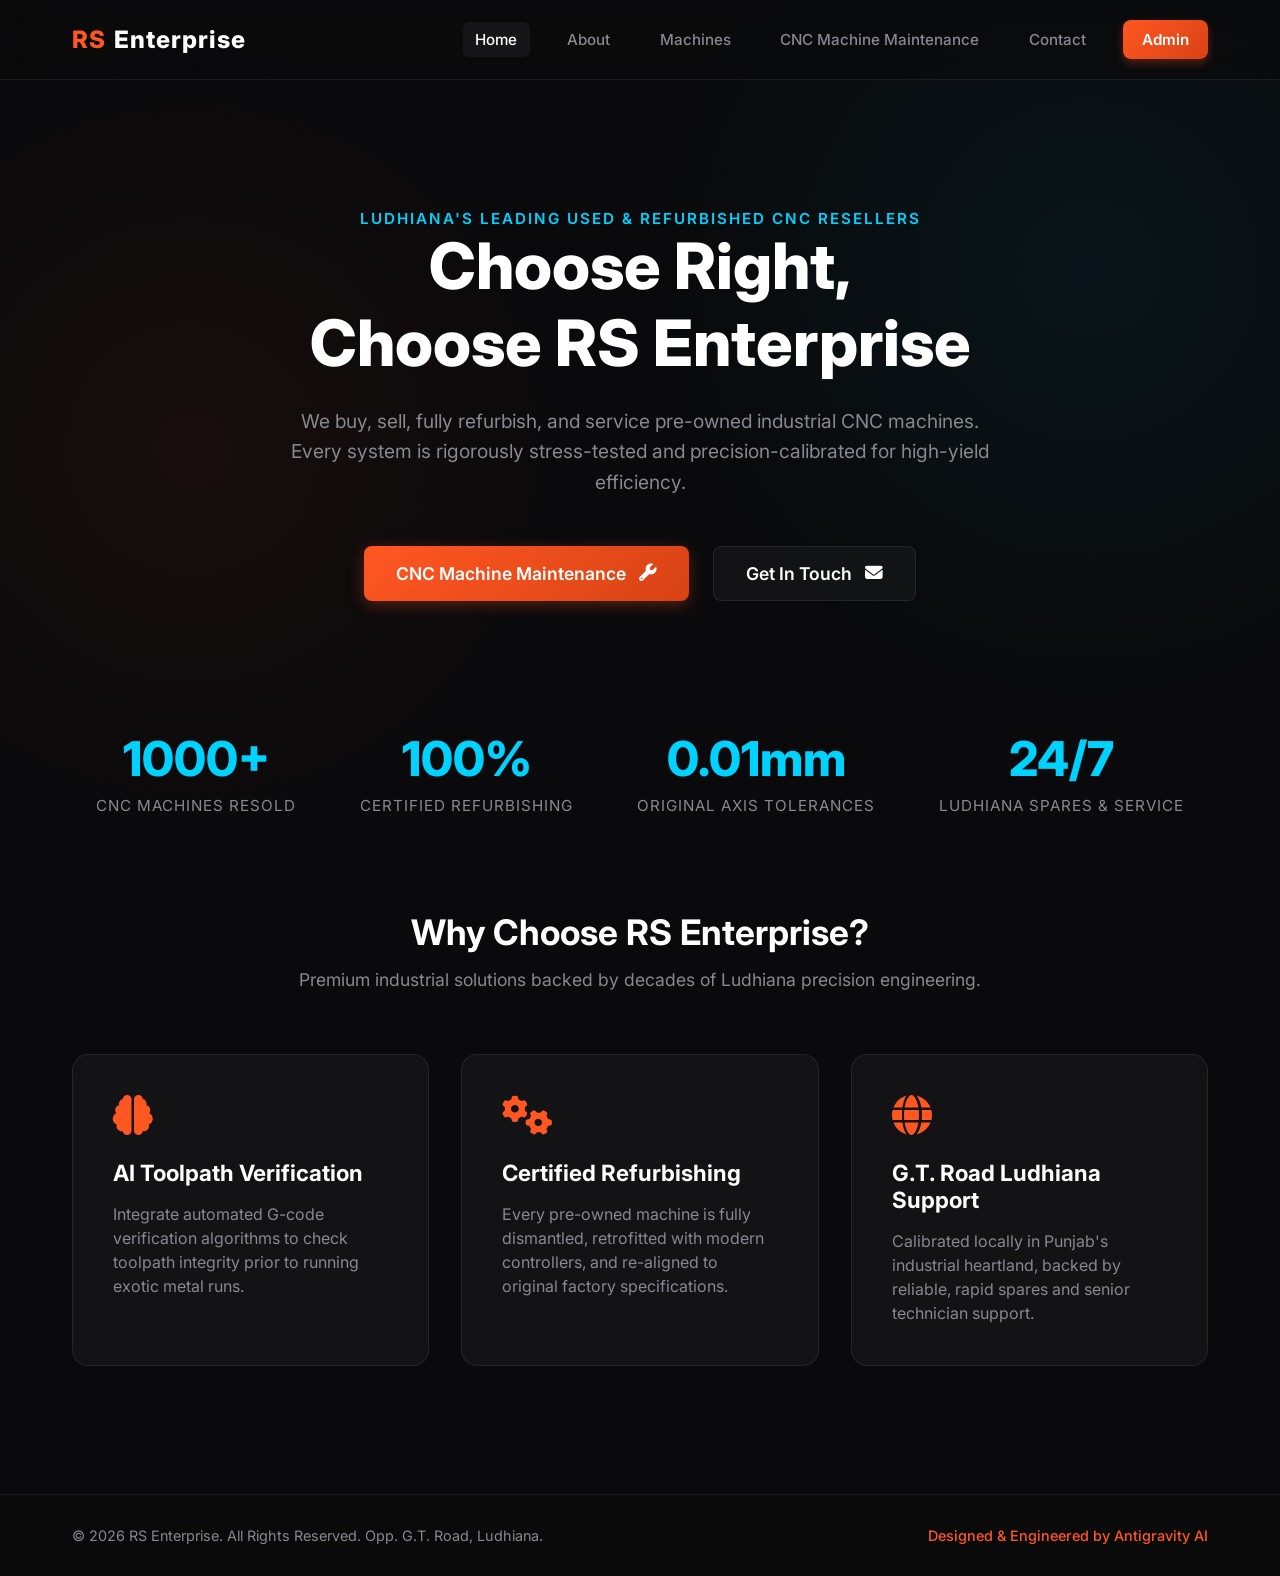
==== client/index.html @ 219b0faa "feat(catalog): implement dynamic Query for Price toggle system in Admin page and public views" ====
<!DOCTYPE html>
<html lang="en">
<head>
    <meta charset="UTF-8">
    <meta name="viewport" content="width=device-width, initial-scale=1.0">
    <title>RS Enterprise - Certified Pre-Owned & Refurbished CNC Machines</title>
    <link rel="stylesheet" href="styles.css">
    <link href="https://fonts.googleapis.com/css2?family=Inter:wght@300;400;600;800&display=swap" rel="stylesheet">
    <link rel="stylesheet" href="https://cdnjs.cloudflare.com/ajax/libs/font-awesome/6.4.0/css/all.min.css">
</head>
<body>
    <div class="mesh-background"></div>

    <!-- Navigation Header -->
    <header class="glass-navbar">
        <div class="nav-container">
            <a href="index.html" class="logo">
                <span class="logo-bold">RS</span> Enterprise
            </a>
            <nav class="nav-menu" id="nav-menu">
                <a href="index.html" class="nav-link active">Home</a>
                <a href="about.html" class="nav-link">About</a>
                <a href="machines.html" class="nav-link">Machines</a>
                <a href="maintenance.html" class="nav-link">CNC Machine Maintenance</a>
                <a href="contact.html" class="nav-link">Contact</a>
                <a href="login.html" class="nav-link btn-nav">Admin</a>
            </nav>
            <button class="nav-toggle" id="nav-toggle">
                <i class="fa-solid fa-bars"></i>
            </button>
        </div>
    </header>

    <!-- Main Container -->
    <main class="page-container">
        <!-- Hero Section -->
        <section class="hero-section">
            <span class="hero-tagline">Ludhiana's Leading Used & Refurbished CNC Resellers</span>
            <h1 class="hero-title">Choose Right,<br>Choose RS Enterprise</h1>
            <p class="hero-subtitle">We buy, sell, fully refurbish, and service pre-owned industrial CNC machines. Every system is rigorously stress-tested and precision-calibrated for high-yield efficiency.</p>
            <div class="hero-btns">
                <a href="maintenance.html" class="btn-primary">CNC Machine Maintenance <i class="fa-solid fa-wrench"></i></a>
                <a href="contact.html" class="btn-secondary">Get In Touch <i class="fa-solid fa-envelope"></i></a>
            </div>
        </section>

        <!-- Stats Counter -->
        <section class="stats-section">
            <div class="stat-item">
                <div class="stat-num">1000+</div>
                <div class="stat-label">CNC Machines Resold</div>
            </div>
            <div class="stat-item">
                <div class="stat-num">100%</div>
                <div class="stat-label">Certified Refurbishing</div>
            </div>
            <div class="stat-item">
                <div class="stat-num">0.01mm</div>
                <div class="stat-label">Original Axis Tolerances</div>
            </div>
            <div class="stat-item">
                <div class="stat-num">24/7</div>
                <div class="stat-label">Ludhiana Spares & Service</div>
            </div>
        </section>

        <!-- Dynamic Machines from Admin CMS (permanent until admin deletes) -->
        <section id="machines-section" style="margin-top: 6rem; display: none;">
            <div class="section-header">
                <h2 class="section-title">Our CNC Machines</h2>
                <p class="section-subtitle">Browse our latest inventory — added and managed by our engineering team.</p>
            </div>
            <div class="features-grid" id="public-machines-grid"></div>
        </section>

        <!-- Why Choose Us Grid -->
        <section style="margin-top: 6rem;">
            <div class="section-header">
                <h2 class="section-title">Why Choose RS Enterprise?</h2>
                <p class="section-subtitle">Premium industrial solutions backed by decades of Ludhiana precision engineering.</p>
            </div>
            <div class="features-grid">
                <div class="feature-card">
                    <i class="fa-solid fa-brain"></i>
                    <h3>AI Toolpath Verification</h3>
                    <p>Integrate automated G-code verification algorithms to check toolpath integrity prior to running exotic metal runs.</p>
                </div>
                <div class="feature-card">
                    <i class="fa-solid fa-gears"></i>
                    <h3>Certified Refurbishing</h3>
                    <p>Every pre-owned machine is fully dismantled, retrofitted with modern controllers, and re-aligned to original factory specifications.</p>
                </div>
                <div class="feature-card">
                    <i class="fa-solid fa-globe"></i>
                    <h3>G.T. Road Ludhiana Support</h3>
                    <p>Calibrated locally in Punjab's industrial heartland, backed by reliable, rapid spares and senior technician support.</p>
                </div>
            </div>
        </section>
    </main>

    <!-- Global Footer -->
    <footer class="glass-footer">
        <div class="footer-container">
            <p>&copy; 2026 RS Enterprise. All Rights Reserved. Opp. G.T. Road, Ludhiana.</p>
            <p class="designer">Designed & Engineered by Antigravity AI</p>
        </div>
    </footer>

    <script src="navbar.js"></script>
    <script>
        // Fetch machines from API and display on public homepage
        const API = window.location.hostname === 'localhost' || window.location.hostname === '127.0.0.1' ? 'http://localhost:8000' : 'https://rs-enterprise-api.onrender.com';
        const grid = document.getElementById('public-machines-grid');
        const section = document.getElementById('machines-section');

        fetch(`${API}/api/machines`)
            .then(r => r.json())
            .then(data => {
                if (data.status === 'success' && data.machines.length > 0) {
                    section.style.display = 'block';
                    grid.innerHTML = '';
                    data.machines.forEach(m => {
                        // Only show in-stock and special-order machines
                        if (m.stock_status === 'out_of_stock') return;

                        const hasImg = m.image_data && m.image_data.startsWith('data:');
                        const imgHtml = hasImg
                            ? `<img src="${m.image_data}" alt="${m.name}" style="width:100%;height:180px;object-fit:cover;border-radius:12px;margin-bottom:1rem;">`
                            : '';

                        const badgeClass = m.stock_status === 'in_stock' ? 'badge-instock' : 'badge-special';
                        const badgeText = m.stock_status === 'in_stock' ? 'In Stock' : 'Special Order';

                        const isQuery = m.is_query_for_price || false;
                        const priceLinkHtml = isQuery
                            ? `<a href="machines.html?inquire=${encodeURIComponent(m.name)}" style="color:#00e6f2; text-decoration:underline; font-weight:bold; display:inline-flex; align-items:center; gap:3px;">Query for Price <i class="fa-solid fa-arrow-right" style="font-size:0.65rem;"></i></a>`
                            : `<span style="color:var(--accent-blue); font-weight:bold;">$${(m.base_price_usd||0).toLocaleString()}</span>`;

                        const card = document.createElement('div');
                        card.className = 'feature-card';
                        card.innerHTML = `
                            ${imgHtml}
                            <h3>${m.name} <span class="badge ${badgeClass}" style="font-size:0.7rem;vertical-align:middle;">${badgeText}</span></h3>
                            <p>${m.description}</p>
                            <p style="color:var(--accent-blue);font-size:0.85rem;margin-top:0.8rem;font-weight:600;display:flex;align-items:center;flex-wrap:wrap;gap:6px;">
                                <span>${m.axis_config} · ${(m.spindle_speed_rpm||0).toLocaleString()} RPM</span>
                                <span>·</span>
                                ${priceLinkHtml}
                            </p>
                        `;
                        grid.appendChild(card);
                    });
                    // If all were out of stock, hide section
                    if (grid.children.length === 0) section.style.display = 'none';
                }
            })
            .catch(() => {}); // Silent fail — static content still shows
    </script>
</body>
</html>
---- client/styles.css ----
:root {
    --bg-dark: #0a0a0c;
    --accent-orange: #ff5722;
    --accent-blue: #00d2ff;
    --text-main: #ffffff;
    --text-muted: #888890;
    --glass-bg: rgba(255, 255, 255, 0.04);
    --glass-border: rgba(255, 255, 255, 0.08);
    --nav-height: 80px;
}

* {
    box-sizing: border-box;
    margin: 0;
    padding: 0;
    font-family: 'Inter', sans-serif;
}

body {
    background-color: var(--bg-dark);
    color: var(--text-main);
    min-height: 100vh;
    overflow-x: hidden;
    display: flex;
    flex-direction: column;
    padding-top: var(--nav-height);
}

/* Mesh Gradient Background */
.mesh-background {
    position: fixed;
    top: 0;
    left: 0;
    width: 100vw;
    height: 100vh;
    background: radial-gradient(circle at 15% 50%, rgba(255, 87, 34, 0.06), transparent 35%),
                radial-gradient(circle at 85% 30%, rgba(0, 210, 255, 0.06), transparent 35%);
    z-index: -1;
    animation: pulseBg 15s infinite alternate;
}

@keyframes pulseBg {
    0% { transform: scale(1); }
    100% { transform: scale(1.03); }
}

/* Unified Navigation Bar */
.glass-navbar {
    position: fixed;
    top: 0;
    left: 0;
    width: 100%;
    height: var(--nav-height);
    background: rgba(10, 10, 12, 0.7);
    backdrop-filter: blur(15px);
    -webkit-backdrop-filter: blur(15px);
    border-bottom: 1px solid var(--glass-border);
    z-index: 1000;
    display: flex;
    align-items: center;
}

.nav-container {
    width: 100%;
    max-width: 1200px;
    margin: 0 auto;
    padding: 0 2rem;
    display: flex;
    justify-content: space-between;
    align-items: center;
}

.logo {
    color: var(--text-main);
    text-decoration: none;
    font-size: 1.5rem;
    font-weight: 800;
    letter-spacing: 1px;
    display: flex;
    align-items: center;
    gap: 0.5rem;
}

.logo-bold {
    color: var(--accent-orange);
}

.nav-menu {
    display: flex;
    align-items: center;
    gap: 1.5rem;
}

.nav-link {
    color: var(--text-muted);
    text-decoration: none;
    font-size: 0.95rem;
    font-weight: 500;
    transition: all 0.3s;
    padding: 0.5rem 0.8rem;
    border-radius: 6px;
}

.nav-link:hover, .nav-link.active {
    color: var(--text-main);
    background: rgba(255,255,255,0.05);
}

.btn-nav {
    background: linear-gradient(135deg, var(--accent-orange), #d84315);
    color: #fff;
    font-weight: 600;
    padding: 0.6rem 1.2rem;
    border-radius: 8px;
    box-shadow: 0 4px 10px rgba(255, 87, 34, 0.3);
}

.btn-nav:hover {
    transform: translateY(-2px);
    box-shadow: 0 6px 15px rgba(255, 87, 34, 0.4);
    color: #fff;
}

.nav-toggle {
    display: none;
    background: none;
    border: none;
    color: #fff;
    font-size: 1.5rem;
    cursor: pointer;
}

/* Page Layout Template */
.page-container {
    width: 100%;
    max-width: 1200px;
    margin: 0 auto;
    padding: 4rem 2rem;
    flex-grow: 1;
    display: flex;
    flex-direction: column;
    justify-content: center;
}

/* Hero Section */
.hero-section {
    text-align: center;
    padding: 4rem 0;
}

.hero-tagline {
    color: var(--accent-blue);
    font-size: 0.95rem;
    font-weight: 600;
    letter-spacing: 2px;
    text-transform: uppercase;
    margin-bottom: 1rem;
}

.hero-title {
    font-size: clamp(2.2rem, 6vw, 4rem);
    font-weight: 800;
    line-height: 1.2;
    margin-bottom: 1.5rem;
}

.hero-subtitle {
    color: var(--text-muted);
    font-size: 1.2rem;
    max-width: 700px;
    margin: 0 auto 3rem auto;
    line-height: 1.6;
}

.hero-btns {
    display: flex;
    justify-content: center;
    gap: 1.5rem;
}

.btn-primary, .btn-secondary {
    padding: 1rem 2rem;
    border-radius: 8px;
    font-size: 1.1rem;
    font-weight: 600;
    text-decoration: none;
    transition: all 0.3s;
    display: inline-flex;
    align-items: center;
    gap: 0.8rem;
}

.btn-primary {
    background: linear-gradient(135deg, var(--accent-orange), #d84315);
    color: #fff;
    box-shadow: 0 4px 15px rgba(255, 87, 34, 0.3);
}

.btn-primary:hover {
    transform: translateY(-2px);
    box-shadow: 0 6px 20px rgba(255, 87, 34, 0.4);
}

.btn-secondary {
    background: var(--glass-bg);
    border: 1px solid var(--glass-border);
    color: #fff;
}

.btn-secondary:hover {
    background: rgba(255,255,255,0.08);
    border-color: var(--accent-blue);
}

/* Section Header */
.section-header {
    text-align: center;
    margin-bottom: 4rem;
}

.section-title {
    font-size: 2.2rem;
    font-weight: 700;
    margin-bottom: 1rem;
}

.section-subtitle {
    color: var(--text-muted);
    font-size: 1.1rem;
}

/* Features Grid */
.features-grid {
    display: grid;
    grid-template-columns: repeat(auto-fit, minmax(300px, 1fr));
    gap: 2rem;
    margin-bottom: 4rem;
}

.feature-card {
    background: var(--glass-bg);
    border: 1px solid var(--glass-border);
    backdrop-filter: blur(10px);
    -webkit-backdrop-filter: blur(10px);
    border-radius: 16px;
    padding: 2.5rem;
    transition: all 0.3s ease;
}

.feature-card:hover {
    transform: translateY(-5px);
    border-color: var(--accent-orange);
    box-shadow: 0 10px 30px rgba(255, 87, 34, 0.08);
}

.feature-card i {
    font-size: 2.5rem;
    color: var(--accent-orange);
    margin-bottom: 1.5rem;
}

.feature-card h3 {
    font-size: 1.4rem;
    margin-bottom: 1rem;
}

.feature-card p {
    color: var(--text-muted);
    line-height: 1.5;
}

/* Stats Section */
.stats-section {
    display: flex;
    justify-content: center;
    gap: 4rem;
    margin-top: 4rem;
    flex-wrap: wrap;
}

.stat-item {
    text-align: center;
}

.stat-num {
    font-size: 3rem;
    font-weight: 800;
    color: var(--accent-blue);
    margin-bottom: 0.5rem;
}

.stat-label {
    color: var(--text-muted);
    font-size: 0.95rem;
    text-transform: uppercase;
    letter-spacing: 1px;
}

/* App Container for Configurator Page */
.app-container {
    width: 100%;
    max-width: 1000px;
    padding: 2rem;
    position: relative;
    min-height: 600px;
    margin: 2rem auto;
}

/* Configurator Wizard Steps (Preserved) */
.wizard-step {
    position: absolute;
    width: 100%;
    top: 50%;
    left: 50%;
    transform: translate(-50%, -50%) scale(1);
    opacity: 1;
    transition: all 0.6s cubic-bezier(0.175, 0.885, 0.32, 1.275);
    pointer-events: auto;
}

.wizard-step.hidden {
    opacity: 0;
    transform: translate(-50%, -40%) scale(0.95);
    pointer-events: none;
    visibility: hidden;
}

.wizard-step.exit-up {
    opacity: 0;
    transform: translate(-50%, -60%) scale(1.05);
    pointer-events: none;
    visibility: hidden;
}

.headline {
    text-align: center;
    font-size: clamp(1.8rem, 5vw, 2.5rem);
    font-weight: 600;
    margin-bottom: 3rem;
    line-height: 1.3;
}

/* Glassmorphism Cards */
.card-grid {
    display: flex;
    gap: 2rem;
    justify-content: center;
}

.industry-card {
    background: var(--glass-bg);
    border: 1px solid var(--glass-border);
    backdrop-filter: blur(10px);
    -webkit-backdrop-filter: blur(10px);
    border-radius: 16px;
    padding: 2.5rem 1.5rem;
    text-align: center;
    color: var(--text-main);
    cursor: pointer;
    flex: 1;
    transition: all 0.3s ease;
}

.industry-card:hover {
    transform: translateY(-10px);
    background: rgba(255, 255, 255, 0.08);
    border-color: var(--accent-blue);
    box-shadow: 0 10px 30px rgba(0, 210, 255, 0.15);
}

.industry-card .icon {
    font-size: 3rem;
    margin-bottom: 1.5rem;
    color: var(--accent-blue);
}

.industry-card h2 {
    font-size: 1.5rem;
    margin-bottom: 0.5rem;
}

.industry-card p {
    color: var(--text-muted);
    font-size: 0.95rem;
    line-height: 1.4;
}

/* Inputs & Form Elements */
.input-group {
    background: var(--glass-bg);
    border: 1px solid var(--glass-border);
    border-radius: 12px;
    padding: 2rem;
    margin-bottom: 1.5rem;
    backdrop-filter: blur(10px);
}

label {
    display: block;
    font-size: 1.1rem;
    font-weight: 600;
    margin-bottom: 1rem;
}

.glass-input, .glass-slider {
    width: 100%;
    background: rgba(0,0,0,0.3);
    border: 1px solid var(--glass-border);
    color: #fff;
    padding: 1rem;
    border-radius: 8px;
    font-size: 1rem;
    outline: none;
    min-height: 44px;
}

.glass-input:focus {
    border-color: var(--accent-orange);
}

.glass-input option {
    background-color: var(--bg-dark);
}

.toggle-group {
    display: flex;
    gap: 1rem;
}

.axis-toggle {
    flex: 1;
    background: rgba(0,0,0,0.3);
    border: 1px solid var(--glass-border);
    color: #fff;
    padding: 1rem;
    border-radius: 8px;
    cursor: pointer;
    transition: all 0.2s;
    min-height: 44px;
}

.axis-toggle.active, .axis-toggle:hover {
    background: rgba(255, 87, 34, 0.1);
    border-color: var(--accent-orange);
    color: var(--accent-orange);
}

.microcopy {
    color: var(--text-muted);
    font-size: 0.85rem;
    margin-top: 0.5rem;
}

/* Buttons inside Wizard */
.nav-btn, .cta-btn {
    display: block;
    width: 100%;
    padding: 1.2rem;
    background: transparent;
    border: 1px solid var(--glass-border);
    color: #fff;
    font-size: 1.1rem;
    border-radius: 8px;
    cursor: pointer;
    transition: all 0.3s;
    text-align: center;
    margin-top: 2rem;
    min-height: 55px;
}

.nav-btn:hover {
    background: rgba(255,255,255,0.05);
}

.cta-btn {
    background: linear-gradient(135deg, var(--accent-orange), #d84315);
    border: none;
    font-weight: 600;
    font-size: 1.3rem;
    box-shadow: 0 4px 15px rgba(255, 87, 34, 0.4);
    display: flex;
    flex-direction: column;
    align-items: center;
    justify-content: center;
    gap: 0.3rem;
}

.cta-btn:hover {
    transform: scale(1.02);
    box-shadow: 0 6px 20px rgba(255, 87, 34, 0.6);
}

.cta-microcopy {
    font-size: 0.8rem;
    font-weight: 300;
    opacity: 0.9;
}

/* Scanner */
.scanner {
    width: 100%;
    height: 4px;
    background: var(--accent-blue);
    box-shadow: 0 0 10px var(--accent-blue);
    animation: scan 2s ease-in-out infinite;
    margin-bottom: 2rem;
    border-radius: 2px;
}

@keyframes scan {
    0% { transform: scaleX(0); opacity: 0; }
    50% { transform: scaleX(1); opacity: 1; }
    100% { transform: scaleX(0); opacity: 0; }
}

.skeleton-grid {
    display: flex;
    gap: 2rem;
    margin-top: 2rem;
}

.skeleton-box {
    background: rgba(255,255,255,0.05);
    border-radius: 12px;
    animation: pulse 1.5s infinite;
}

.s-large { flex: 2; height: 300px; }
.skeleton-col { flex: 1; display: flex; flex-direction: column; gap: 1rem; }
.s-small { flex: 1; min-height: 140px; }

@keyframes pulse {
    0% { background: rgba(255,255,255,0.02); }
    50% { background: rgba(255,255,255,0.06); }
    100% { background: rgba(255,255,255,0.02); }
}

/* Dashboard */
.dashboard-header {
    text-align: center;
    margin-bottom: 3rem;
}

.dashboard-header p { color: var(--text-muted); }

.dashboard-grid {
    display: flex;
    gap: 2rem;
}

.dash-panel {
    background: var(--glass-bg);
    border: 1px solid var(--glass-border);
    backdrop-filter: blur(10px);
    border-radius: 16px;
    padding: 2rem;
}

.render-panel {
    flex: 2;
    display: flex;
    align-items: center;
    justify-content: center;
    overflow: hidden;
}

.render-img {
    max-width: 100%;
    max-height: 400px;
    border-radius: 8px;
    object-fit: cover;
}

.dash-sidebar {
    flex: 1;
    display: flex;
    flex-direction: column;
    gap: 1.5rem;
}

.highlight-panel h3, .spec-panel h3 {
    margin-bottom: 1.5rem;
    color: var(--accent-blue);
}

.metric {
    margin-bottom: 1rem;
}

.metric .value {
    display: block;
    font-size: 2rem;
    font-weight: 800;
}

.metric .value.success { color: #00e676; }
.metric .label { color: var(--text-muted); font-size: 0.9rem; }

#spec-list {
    list-style: none;
}

#spec-list li {
    padding: 0.8rem 0;
    border-bottom: 1px solid rgba(255,255,255,0.05);
    color: #ddd;
}
#spec-list li strong { color: #fff; }

/* Contact Form CSS */
.contact-grid {
    display: grid;
    grid-template-columns: 3fr 2fr;
    gap: 2rem;
}

.glass-form {
    background: var(--glass-bg);
    border: 1px solid var(--glass-border);
    border-radius: 16px;
    padding: 2.5rem;
    backdrop-filter: blur(10px);
}

.form-row {
    display: grid;
    grid-template-columns: 1fr 1fr;
    gap: 1.5rem;
    margin-bottom: 1.5rem;
}

.form-group {
    margin-bottom: 1.5rem;
    display: flex;
    flex-direction: column;
}

.form-group label {
    font-size: 0.95rem;
    font-weight: 600;
    margin-bottom: 0.5rem;
}

.glass-textarea {
    min-height: 120px;
    resize: vertical;
}

.contact-info-panel {
    display: flex;
    flex-direction: column;
    gap: 1.5rem;
}

.info-box {
    background: var(--glass-bg);
    border: 1px solid var(--glass-border);
    border-radius: 16px;
    padding: 2rem;
    backdrop-filter: blur(10px);
}

.info-box h3 {
    margin-bottom: 1rem;
    color: var(--accent-blue);
}

.info-box p {
    color: var(--text-muted);
    line-height: 1.6;
    font-size: 0.95rem;
}

/* Gallery Grid */
.gallery-grid {
    display: grid;
    grid-template-columns: repeat(auto-fit, minmax(280px, 1fr));
    gap: 1.5rem;
}

.gallery-card {
    background: var(--glass-bg);
    border: 1px solid var(--glass-border);
    border-radius: 16px;
    overflow: hidden;
    backdrop-filter: blur(10px);
    transition: all 0.3s ease;
}

.gallery-card:hover {
    transform: translateY(-5px);
    border-color: var(--accent-blue);
}

.gallery-img-container {
    width: 100%;
    height: 200px;
    background: rgba(255,255,255,0.02);
    display: flex;
    align-items: center;
    justify-content: center;
}

.gallery-img-container i {
    font-size: 3rem;
    color: var(--accent-blue);
}

.gallery-info {
    padding: 1.5rem;
}

.gallery-info h3 {
    font-size: 1.2rem;
    margin-bottom: 0.5rem;
}

.gallery-info p {
    color: var(--text-muted);
    font-size: 0.9rem;
    line-height: 1.4;
}

/* Staff & Testimonials Styling */
.staff-grid {
    display: grid;
    grid-template-columns: repeat(auto-fit, minmax(280px, 1fr));
    gap: 2rem;
}

.staff-card {
    background: var(--glass-bg);
    border: 1px solid var(--glass-border);
    border-radius: 16px;
    padding: 2.5rem 1.5rem;
    text-align: center;
    backdrop-filter: blur(10px);
    transition: all 0.3s;
}

.staff-card:hover {
    transform: translateY(-5px);
    border-color: var(--accent-orange);
}

.staff-avatar {
    width: 100px;
    height: 100px;
    border-radius: 50%;
    background: rgba(255,255,255,0.05);
    margin: 0 auto 1.5rem auto;
    display: flex;
    align-items: center;
    justify-content: center;
    border: 2px solid var(--glass-border);
}

.staff-avatar i {
    font-size: 2.5rem;
    color: var(--accent-orange);
}

.staff-name {
    font-size: 1.3rem;
    font-weight: 600;
    margin-bottom: 0.5rem;
}

.staff-role {
    color: var(--accent-orange);
    font-size: 0.9rem;
    font-weight: 600;
    margin-bottom: 1rem;
    text-transform: uppercase;
    letter-spacing: 1px;
}

.staff-bio {
    color: var(--text-muted);
    font-size: 0.95rem;
    line-height: 1.5;
}

/* Testimonial Page Grid */
.testimonials-list {
    display: grid;
    grid-template-columns: repeat(auto-fit, minmax(320px, 1fr));
    gap: 2rem;
}

.testimonial-card {
    background: var(--glass-bg);
    border: 1px solid var(--glass-border);
    border-radius: 16px;
    padding: 2.5rem;
    backdrop-filter: blur(10px);
    position: relative;
}

.testimonial-quote {
    color: #e0e0e0;
    font-size: 1rem;
    line-height: 1.6;
    margin-bottom: 1.5rem;
    font-style: italic;
}

.testimonial-author {
    font-weight: 600;
    color: var(--text-main);
}

.testimonial-company {
    color: var(--accent-blue);
    font-size: 0.85rem;
    margin-top: 0.2rem;
}

/* Admin Leads Table Styling */
.leads-container {
    background: var(--glass-bg);
    border: 1px solid var(--glass-border);
    border-radius: 16px;
    padding: 2rem;
    margin-top: 2rem;
    overflow-x: auto;
}

.leads-table {
    width: 100%;
    border-collapse: collapse;
    text-align: left;
}

.leads-table th, .leads-table td {
    padding: 1rem;
    border-bottom: 1px solid var(--glass-border);
}

.leads-table th {
    color: var(--accent-blue);
    font-weight: 600;
}

.leads-table tr:hover td {
    background: rgba(255,255,255,0.02);
}

/* Footer styling */
.glass-footer {
    background: rgba(10, 10, 12, 0.9);
    border-top: 1px solid var(--glass-border);
    padding: 2rem 0;
    margin-top: auto;
}

.footer-container {
    max-width: 1200px;
    margin: 0 auto;
    padding: 0 2rem;
    display: flex;
    justify-content: space-between;
    align-items: center;
    color: var(--text-muted);
    font-size: 0.9rem;
    flex-wrap: wrap;
    gap: 1rem;
}

.designer {
    color: var(--accent-orange);
    font-weight: 500;
}

/* ═══ Admin CMS Dashboard ═══ */

.admin-header {
    display: flex;
    justify-content: space-between;
    align-items: center;
    margin-bottom: 2rem;
    flex-wrap: wrap;
    gap: 1rem;
}

.admin-title {
    font-size: 2.2rem;
    font-weight: 800;
}

.admin-subtitle {
    color: var(--text-muted);
    font-size: 1rem;
    margin-top: 0.3rem;
}

.btn-logout {
    background: rgba(255, 255, 255, 0.05);
    border: 1px solid var(--glass-border);
    color: var(--text-muted);
    padding: 0.6rem 1.2rem;
    border-radius: 8px;
    cursor: pointer;
    font-size: 0.9rem;
    transition: all 0.3s;
}

.btn-logout:hover {
    color: #ff5252;
    border-color: #ff5252;
    background: rgba(255, 82, 82, 0.08);
}

/* Admin Tab Bar */
.admin-tabs-bar {
    display: flex;
    gap: 0.5rem;
    margin-bottom: 2rem;
    background: var(--glass-bg);
    border: 1px solid var(--glass-border);
    border-radius: 12px;
    padding: 0.4rem;
    overflow-x: auto;
}

.admin-tab {
    flex: 1;
    background: transparent;
    border: none;
    color: var(--text-muted);
    padding: 0.9rem 1.2rem;
    border-radius: 8px;
    cursor: pointer;
    font-size: 0.95rem;
    font-weight: 500;
    transition: all 0.3s;
    white-space: nowrap;
    display: flex;
    align-items: center;
    justify-content: center;
    gap: 0.6rem;
}

.admin-tab:hover {
    color: var(--text-main);
    background: rgba(255, 255, 255, 0.04);
}

.admin-tab.active {
    background: linear-gradient(135deg, var(--accent-orange), #d84315);
    color: #fff;
    font-weight: 600;
    box-shadow: 0 4px 12px rgba(255, 87, 34, 0.25);
}

/* Upload Zone */
.upload-zone {
    border: 2px dashed var(--glass-border);
    border-radius: 12px;
    padding: 3rem 2rem;
    text-align: center;
    cursor: pointer;
    transition: all 0.3s;
    display: flex;
    flex-direction: column;
    align-items: center;
    gap: 0.8rem;
}

.upload-zone:hover {
    border-color: var(--accent-blue);
    background: rgba(0, 210, 255, 0.03);
}

.upload-zone.dragover {
    border-color: var(--accent-orange);
    background: rgba(255, 87, 34, 0.06);
    transform: scale(1.01);
}

.upload-icon {
    font-size: 2.5rem;
    color: var(--accent-blue);
}

.upload-text {
    color: var(--text-main);
    font-size: 1rem;
    font-weight: 500;
}

.upload-hint {
    color: var(--text-muted);
    font-size: 0.85rem;
}

.image-preview {
    max-width: 100%;
    max-height: 250px;
    border-radius: 12px;
    margin-top: 1rem;
    object-fit: cover;
    border: 1px solid var(--glass-border);
}

/* Stock Status Badges */
.badge {
    display: inline-block;
    padding: 0.3rem 0.8rem;
    border-radius: 20px;
    font-size: 0.8rem;
    font-weight: 600;
    letter-spacing: 0.5px;
}

.badge-instock {
    background: rgba(0, 230, 118, 0.12);
    color: #00e676;
    border: 1px solid rgba(0, 230, 118, 0.25);
}

.badge-outofstock {
    background: rgba(255, 82, 82, 0.12);
    color: #ff5252;
    border: 1px solid rgba(255, 82, 82, 0.25);
}

.badge-special {
    background: rgba(255, 193, 7, 0.12);
    color: #ffc107;
    border: 1px solid rgba(255, 193, 7, 0.25);
}

/* Table Action Buttons */
.action-cell {
    display: flex;
    gap: 0.5rem;
}

.action-btn {
    background: rgba(255, 255, 255, 0.05);
    border: 1px solid var(--glass-border);
    color: var(--text-muted);
    width: 36px;
    height: 36px;
    border-radius: 8px;
    cursor: pointer;
    display: flex;
    align-items: center;
    justify-content: center;
    transition: all 0.2s;
}

.edit-btn:hover {
    color: var(--accent-blue);
    border-color: var(--accent-blue);
    background: rgba(0, 210, 255, 0.08);
}

.delete-btn:hover {
    color: #ff5252;
    border-color: #ff5252;
    background: rgba(255, 82, 82, 0.08);
}

/* Form Actions Row */
.form-actions {
    display: flex;
    gap: 1rem;
    margin-top: 2rem;
}

/* Empty & Error Table States */
.empty-state {
    text-align: center;
    color: var(--text-muted);
    padding: 2rem !important;
    font-style: italic;
}

.error-state {
    color: #ff5252 !important;
}

/* Hidden utility */
.hidden {
    display: none !important;
}

/* ═══ Form Section Titles ═══ */
.form-section-title {
    color: var(--accent-orange);
    font-size: 0.95rem;
    font-weight: 600;
    text-transform: uppercase;
    letter-spacing: 1px;
    margin-bottom: 1.2rem;
    display: flex;
    align-items: center;
    gap: 0.5rem;
}

/* ═══ Multi-Image Thumbnails ═══ */
.image-thumbnails-grid {
    display: flex;
    flex-wrap: wrap;
    gap: 0.8rem;
    margin-top: 1rem;
}

.thumb-item {
    position: relative;
    width: 100px;
    height: 100px;
    border-radius: 10px;
    overflow: hidden;
    border: 2px solid var(--glass-border);
    transition: all 0.2s;
}

.thumb-item:hover {
    border-color: var(--accent-blue);
}

.thumb-item img {
    width: 100%;
    height: 100%;
    object-fit: cover;
}

.thumb-remove {
    position: absolute;
    top: 4px;
    right: 4px;
    width: 22px;
    height: 22px;
    border-radius: 50%;
    background: rgba(255, 82, 82, 0.9);
    border: none;
    color: #fff;
    font-size: 0.7rem;
    cursor: pointer;
    display: flex;
    align-items: center;
    justify-content: center;
    opacity: 0;
    transition: opacity 0.2s;
}

.thumb-item:hover .thumb-remove {
    opacity: 1;
}

.thumb-index {
    position: absolute;
    bottom: 4px;
    left: 4px;
    background: rgba(0, 0, 0, 0.7);
    color: #fff;
    font-size: 0.65rem;
    font-weight: 700;
    padding: 1px 6px;
    border-radius: 4px;
}

/* ═══ Catalog Image Carousel ═══ */
.catalog-carousel {
    position: relative;
    width: 100%;
    height: 220px;
    overflow: hidden;
    background: rgba(0,0,0,0.2);
}

.catalog-carousel img {
    width: 100%;
    height: 100%;
    object-fit: cover;
    position: absolute;
    top: 0;
    left: 0;
    opacity: 0;
    transition: opacity 0.4s;
}

.catalog-carousel img.carousel-active {
    opacity: 1;
}

.carousel-nav {
    position: absolute;
    top: 50%;
    transform: translateY(-50%);
    background: rgba(0, 0, 0, 0.5);
    border: none;
    color: #fff;
    width: 30px;
    height: 30px;
    border-radius: 50%;
    cursor: pointer;
    font-size: 0.8rem;
    display: flex;
    align-items: center;
    justify-content: center;
    z-index: 2;
    transition: background 0.2s;
}

.carousel-nav:hover {
    background: rgba(0, 0, 0, 0.8);
}

.carousel-prev { left: 8px; }
.carousel-next { right: 8px; }

.carousel-dots {
    position: absolute;
    bottom: 8px;
    left: 50%;
    transform: translateX(-50%);
    display: flex;
    gap: 5px;
    z-index: 2;
}

.carousel-dot {
    width: 8px;
    height: 8px;
    border-radius: 50%;
    background: rgba(255, 255, 255, 0.4);
    border: none;
    cursor: pointer;
    padding: 0;
    transition: background 0.2s;
}

.carousel-dot.dot-active {
    background: #fff;
}

/* ═══ Extended Spec Table ═══ */
.spec-table {
    width: 100%;
    border-collapse: collapse;
    margin-top: 1rem;
}

.spec-table tr {
    border-bottom: 1px solid var(--glass-border);
}

.spec-table td {
    padding: 0.5rem 0;
    font-size: 0.85rem;
}

.spec-table td:first-child {
    color: var(--text-muted);
    width: 45%;
}

.spec-table td:last-child {
    font-weight: 600;
    text-align: right;
}

/* ═══ Machine Catalog Page ═══ */
.machine-filter-bar {
    display: flex;
    gap: 0.5rem;
    flex-wrap: wrap;
    margin-top: 1rem;
}

.filter-btn {
    background: var(--glass-bg);
    border: 1px solid var(--glass-border);
    color: var(--text-muted);
    padding: 0.6rem 1.3rem;
    border-radius: 20px;
    cursor: pointer;
    font-size: 0.9rem;
    transition: all 0.25s;
}

.filter-btn:hover {
    color: var(--text-main);
    border-color: var(--accent-blue);
}

.filter-btn.active {
    background: linear-gradient(135deg, var(--accent-blue), #0097a7);
    color: #fff;
    border-color: transparent;
    font-weight: 600;
}

.machines-catalog-grid {
    display: grid;
    grid-template-columns: repeat(auto-fill, minmax(340px, 1fr));
    gap: 2rem;
}

.machine-catalog-card {
    background: var(--glass-bg);
    border: 1px solid var(--glass-border);
    border-radius: 16px;
    overflow: hidden;
    backdrop-filter: blur(10px);
    transition: all 0.3s;
}

.machine-catalog-card:hover {
    border-color: var(--accent-blue);
    transform: translateY(-4px);
    box-shadow: 0 12px 40px rgba(0, 210, 255, 0.08);
}

.catalog-card-img {
    width: 100%;
    height: 200px;
    overflow: hidden;
    background: rgba(0,0,0,0.2);
}

.catalog-card-img img {
    width: 100%;
    height: 100%;
    object-fit: cover;
    transition: transform 0.4s;
}

.machine-catalog-card:hover .catalog-card-img img {
    transform: scale(1.05);
}

.catalog-card-placeholder {
    display: flex;
    align-items: center;
    justify-content: center;
    font-size: 3.5rem;
    color: var(--accent-blue);
    opacity: 0.3;
}

.catalog-card-body {
    padding: 1.5rem;
}

.catalog-card-header {
    display: flex;
    justify-content: space-between;
    align-items: flex-start;
    gap: 0.8rem;
    margin-bottom: 0.8rem;
}

.catalog-card-header h3 {
    font-size: 1.2rem;
    font-weight: 700;
}

.catalog-card-desc {
    color: var(--text-muted);
    font-size: 0.9rem;
    line-height: 1.5;
    margin-bottom: 1.2rem;
}

.catalog-specs {
    display: grid;
    grid-template-columns: 1fr 1fr;
    gap: 0.6rem;
    margin-bottom: 1.5rem;
}

.catalog-spec {
    display: flex;
    align-items: center;
    gap: 0.5rem;
    font-size: 0.85rem;
    color: var(--text-muted);
}

.catalog-spec i {
    color: var(--accent-blue);
    width: 16px;
    text-align: center;
    flex-shrink: 0;
}

.catalog-card-footer {
    display: flex;
    justify-content: space-between;
    align-items: center;
    padding-top: 1.2rem;
    border-top: 1px solid var(--glass-border);
}

.catalog-price {
    font-size: 1.5rem;
    font-weight: 800;
    color: #00e676;
}

.catalog-loading {
    grid-column: 1 / -1;
    text-align: center;
    padding: 4rem;
}

.catalog-empty {
    flex-direction: column;
    align-items: center;
    justify-content: center;
    text-align: center;
    padding: 4rem;
}

/* ═══ Global Action Bar ═══ */
.action-bar {
    display: flex;
    justify-content: space-between;
    align-items: center;
    margin-bottom: 1.5rem;
    flex-wrap: wrap;
    gap: 1rem;
}

.action-bar-left { display: flex; align-items: center; gap: 1rem; }
.action-bar-right { display: flex; align-items: center; gap: 0.6rem; }

.action-bar-btn {
    background: var(--glass-bg);
    border: 1px solid var(--glass-border);
    color: var(--text-main);
    padding: 0.55rem 1rem;
    border-radius: 8px;
    cursor: pointer;
    font-size: 0.9rem;
    transition: all 0.2s;
    display: flex;
    align-items: center;
    gap: 0.4rem;
    white-space: nowrap;
}

.action-bar-btn:hover {
    background: rgba(255,255,255,0.08);
    border-color: var(--accent-blue);
}

.btn-logout-bar:hover {
    color: #ff5252;
    border-color: #ff5252;
    background: rgba(255,82,82,0.08);
}

/* Quick Add Dropdown */
.quick-add-wrapper {
    position: relative;
}

.quick-add-btn {
    background: linear-gradient(135deg, var(--accent-orange), #d84315);
    border: none;
    color: #fff;
    font-weight: 600;
}

.quick-add-btn:hover {
    box-shadow: 0 4px 12px rgba(255,87,34,0.3);
}

.quick-add-menu {
    position: absolute;
    top: calc(100% + 6px);
    right: 0;
    background: rgba(20,20,25,0.95);
    border: 1px solid var(--glass-border);
    border-radius: 10px;
    backdrop-filter: blur(15px);
    min-width: 180px;
    z-index: 100;
    overflow: hidden;
}

.quick-add-menu button {
    width: 100%;
    background: none;
    border: none;
    color: var(--text-main);
    padding: 0.8rem 1.2rem;
    text-align: left;
    cursor: pointer;
    font-size: 0.9rem;
    display: flex;
    align-items: center;
    gap: 0.6rem;
    transition: background 0.2s;
}

.quick-add-menu button:hover {
    background: rgba(255,255,255,0.06);
}

/* ═══ Analytics Stat Cards ═══ */
.stat-cards-grid {
    display: grid;
    grid-template-columns: repeat(auto-fit, minmax(220px, 1fr));
    gap: 1.5rem;
}

.stat-card {
    background: var(--glass-bg);
    border: 1px solid var(--glass-border);
    border-radius: 16px;
    padding: 2rem 1.5rem;
    backdrop-filter: blur(10px);
    transition: all 0.3s;
}

.stat-card:hover {
    border-color: var(--accent-blue);
    transform: translateY(-3px);
}

.stat-card-icon {
    font-size: 1.8rem;
    color: var(--accent-blue);
    margin-bottom: 1rem;
}

.stat-card-value {
    font-size: 2.2rem;
    font-weight: 800;
    margin-bottom: 0.3rem;
}

.stat-card-label {
    color: var(--text-muted);
    font-size: 0.9rem;
    text-transform: uppercase;
    letter-spacing: 0.5px;
}

/* ═══ Pipeline Bars ═══ */
.pipeline-row {
    display: flex;
    align-items: center;
    gap: 1rem;
    margin-bottom: 1rem;
}

.pipeline-label {
    width: 120px;
    font-size: 0.9rem;
    color: var(--text-muted);
    flex-shrink: 0;
}

.pipeline-bar-track {
    flex: 1;
    height: 24px;
    background: rgba(255,255,255,0.04);
    border-radius: 12px;
    overflow: hidden;
}

.pipeline-bar {
    height: 100%;
    border-radius: 12px;
    transition: width 0.6s ease;
    min-width: 4px;
}

.pipeline-new { background: linear-gradient(90deg, #ffc107, #ffab00); }
.pipeline-contact { background: linear-gradient(90deg, #00d2ff, #0097a7); }
.pipeline-quote { background: linear-gradient(90deg, #00e676, #00c853); }
.pipeline-won { background: linear-gradient(90deg, var(--accent-orange), #d84315); }

.pipeline-count {
    width: 30px;
    text-align: right;
    font-weight: 700;
    font-size: 0.9rem;
    flex-shrink: 0;
}

/* ═══ Inventory Toolbar ═══ */
.inventory-toolbar {
    display: flex;
    justify-content: space-between;
    align-items: center;
    margin-bottom: 1.5rem;
    flex-wrap: wrap;
    gap: 1rem;
}

/* ═══ Lead Status Dropdown ═══ */
.lead-status-select {
    background: rgba(0,0,0,0.3);
    border: 1px solid var(--glass-border);
    color: var(--text-main);
    padding: 0.4rem 0.6rem;
    border-radius: 6px;
    font-size: 0.85rem;
    cursor: pointer;
    outline: none;
}

.lead-status-select:focus {
    border-color: var(--accent-orange);
}

.lead-status-select option {
    background: var(--bg-dark);
}

/* ═══ Light Theme ═══ */
body.theme-light {
    --bg-dark: #f0f2f5;
    --text-main: #1a1a2e;
    --text-muted: #666680;
    --glass-bg: rgba(255, 255, 255, 0.6);
    --glass-border: rgba(0, 0, 0, 0.08);
}

body.theme-light .mesh-background {
    background: radial-gradient(circle at 15% 50%, rgba(255, 87, 34, 0.04), transparent 35%),
                radial-gradient(circle at 85% 30%, rgba(0, 210, 255, 0.04), transparent 35%);
}

body.theme-light .glass-navbar {
    background: rgba(255, 255, 255, 0.8);
    border-bottom-color: rgba(0,0,0,0.06);
}

body.theme-light .glass-input,
body.theme-light .glass-textarea,
body.theme-light .lead-status-select {
    background: rgba(255,255,255,0.8);
    color: #1a1a2e;
    border-color: rgba(0,0,0,0.1);
}

body.theme-light .glass-input option,
body.theme-light .lead-status-select option {
    background: #fff;
    color: #1a1a2e;
}

body.theme-light .glass-footer {
    background: rgba(255,255,255,0.9);
}

body.theme-light .quick-add-menu {
    background: rgba(255,255,255,0.95);
    border-color: rgba(0,0,0,0.1);
}

body.theme-light .quick-add-menu button:hover {
    background: rgba(0,0,0,0.04);
}

body.theme-light .pipeline-bar-track {
    background: rgba(0,0,0,0.04);
}

/* ═══ Mobile Responsiveness ═══ */
@media (max-width: 768px) {
    .nav-toggle {
        display: block;
    }

    .nav-menu {
        position: fixed;
        top: var(--nav-height);
        left: -100%;
        width: 100%;
        height: calc(100vh - var(--nav-height));
        background: rgba(10, 10, 12, 0.98);
        backdrop-filter: blur(20px);
        flex-direction: column;
        align-items: center;
        justify-content: center;
        gap: 2rem;
        transition: all 0.4s ease;
        z-index: 999;
    }

    .nav-menu.active {
        left: 0;
    }

    .nav-link {
        font-size: 1.2rem;
    }

    .page-container {
        padding: 2rem 1rem;
    }

    .hero-btns {
        flex-direction: column;
        gap: 1rem;
        padding: 0 1rem;
    }

    .contact-grid {
        grid-template-columns: 1fr;
    }

    .form-row {
        grid-template-columns: 1fr;
        gap: 0;
    }

    .footer-container {
        flex-direction: column;
        text-align: center;
    }

    .action-bar {
        flex-direction: column;
        align-items: flex-start;
    }

    .action-bar-right {
        width: 100%;
        flex-wrap: wrap;
    }

    .admin-tabs-bar {
        overflow-x: auto;
        -webkit-overflow-scrolling: touch;
    }

    .admin-tab {
        font-size: 0.8rem;
        padding: 0.7rem 0.8rem;
    }

    .stat-cards-grid {
        grid-template-columns: 1fr 1fr;
    }

    .inventory-toolbar {
        flex-direction: column;
        align-items: flex-start;
    }

    .pipeline-label {
        width: 80px;
        font-size: 0.8rem;
    }
}
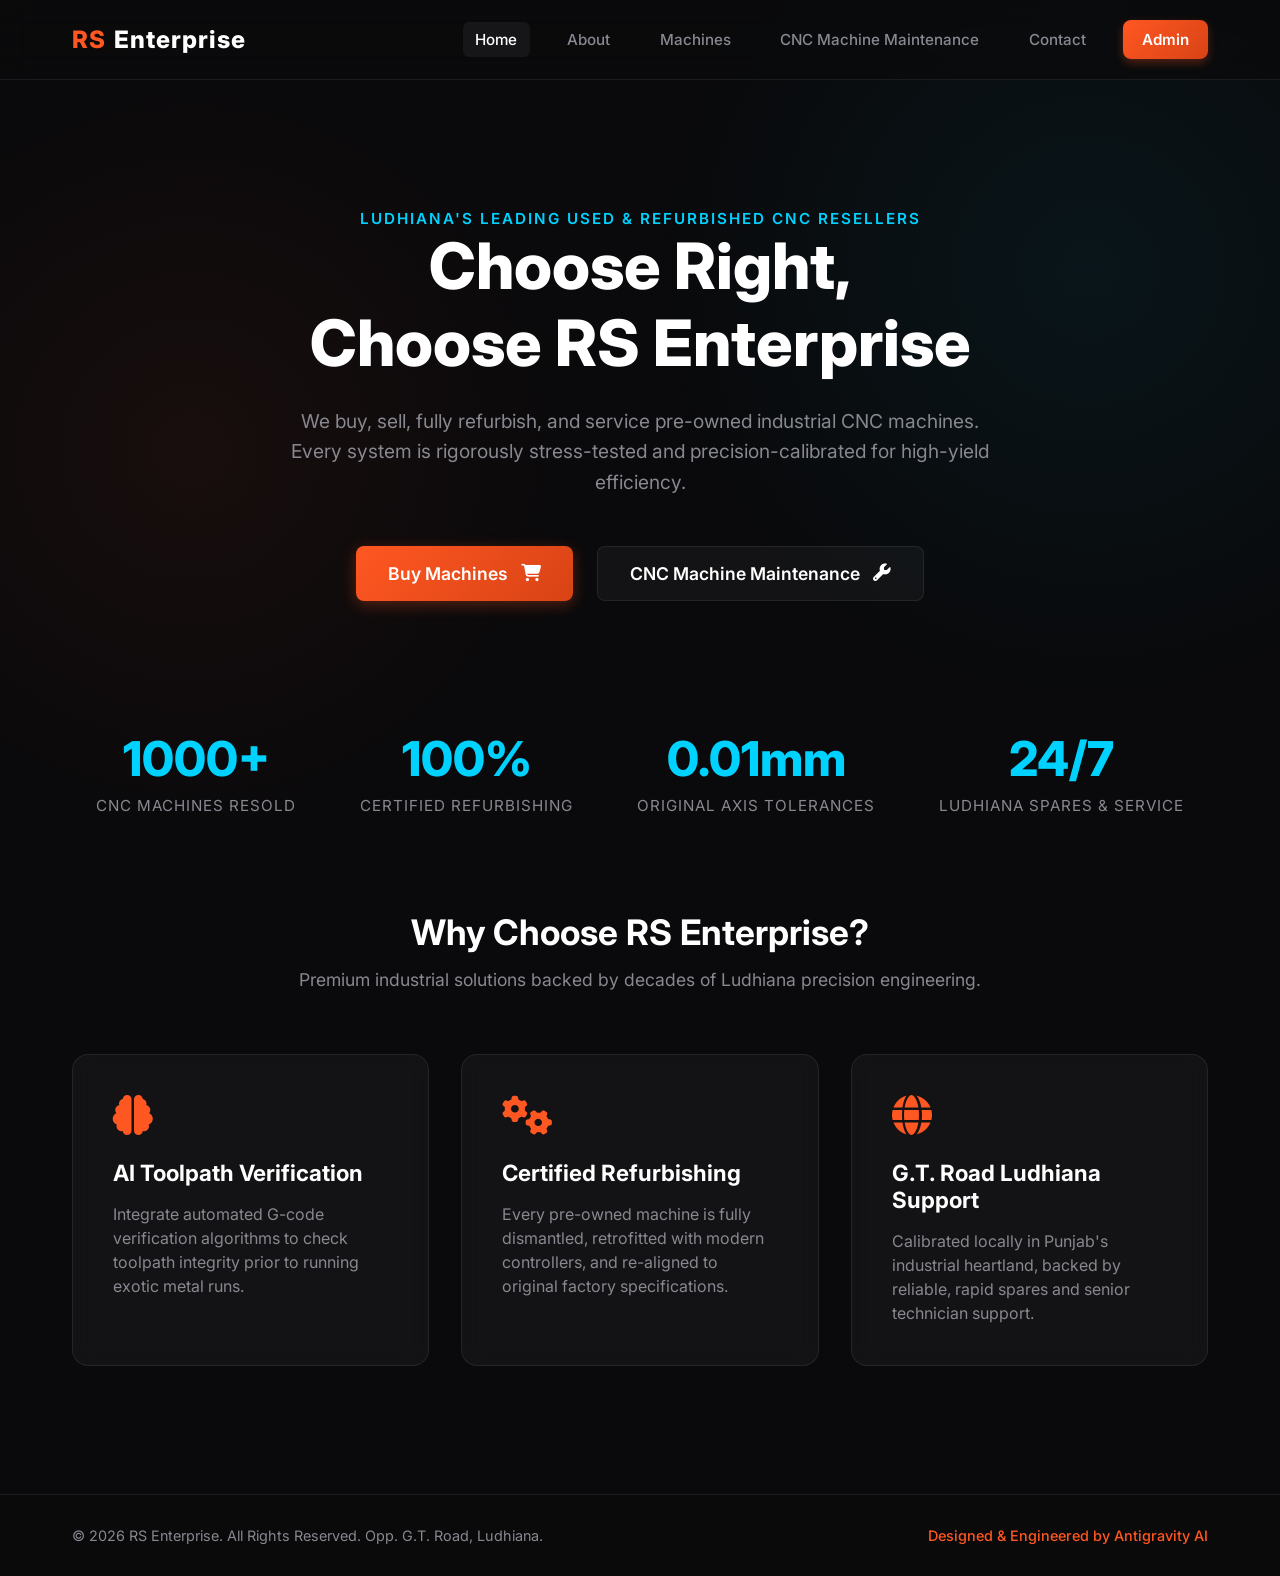
==== commit 8a5806a1: "Update hero CTAs to prioritize Buy Machines and set maintenance as secondary" ====
--- a/client/index.html
+++ b/client/index.html
@@ -39,8 +39,8 @@
             <h1 class="hero-title">Choose Right,<br>Choose RS Enterprise</h1>
             <p class="hero-subtitle">We buy, sell, fully refurbish, and service pre-owned industrial CNC machines. Every system is rigorously stress-tested and precision-calibrated for high-yield efficiency.</p>
             <div class="hero-btns">
-                <a href="maintenance.html" class="btn-primary">CNC Machine Maintenance <i class="fa-solid fa-wrench"></i></a>
-                <a href="contact.html" class="btn-secondary">Get In Touch <i class="fa-solid fa-envelope"></i></a>
+                <a href="machines.html" class="btn-primary">Buy Machines <i class="fa-solid fa-cart-shopping"></i></a>
+                <a href="maintenance.html" class="btn-secondary">CNC Machine Maintenance <i class="fa-solid fa-wrench"></i></a>
             </div>
         </section>
 
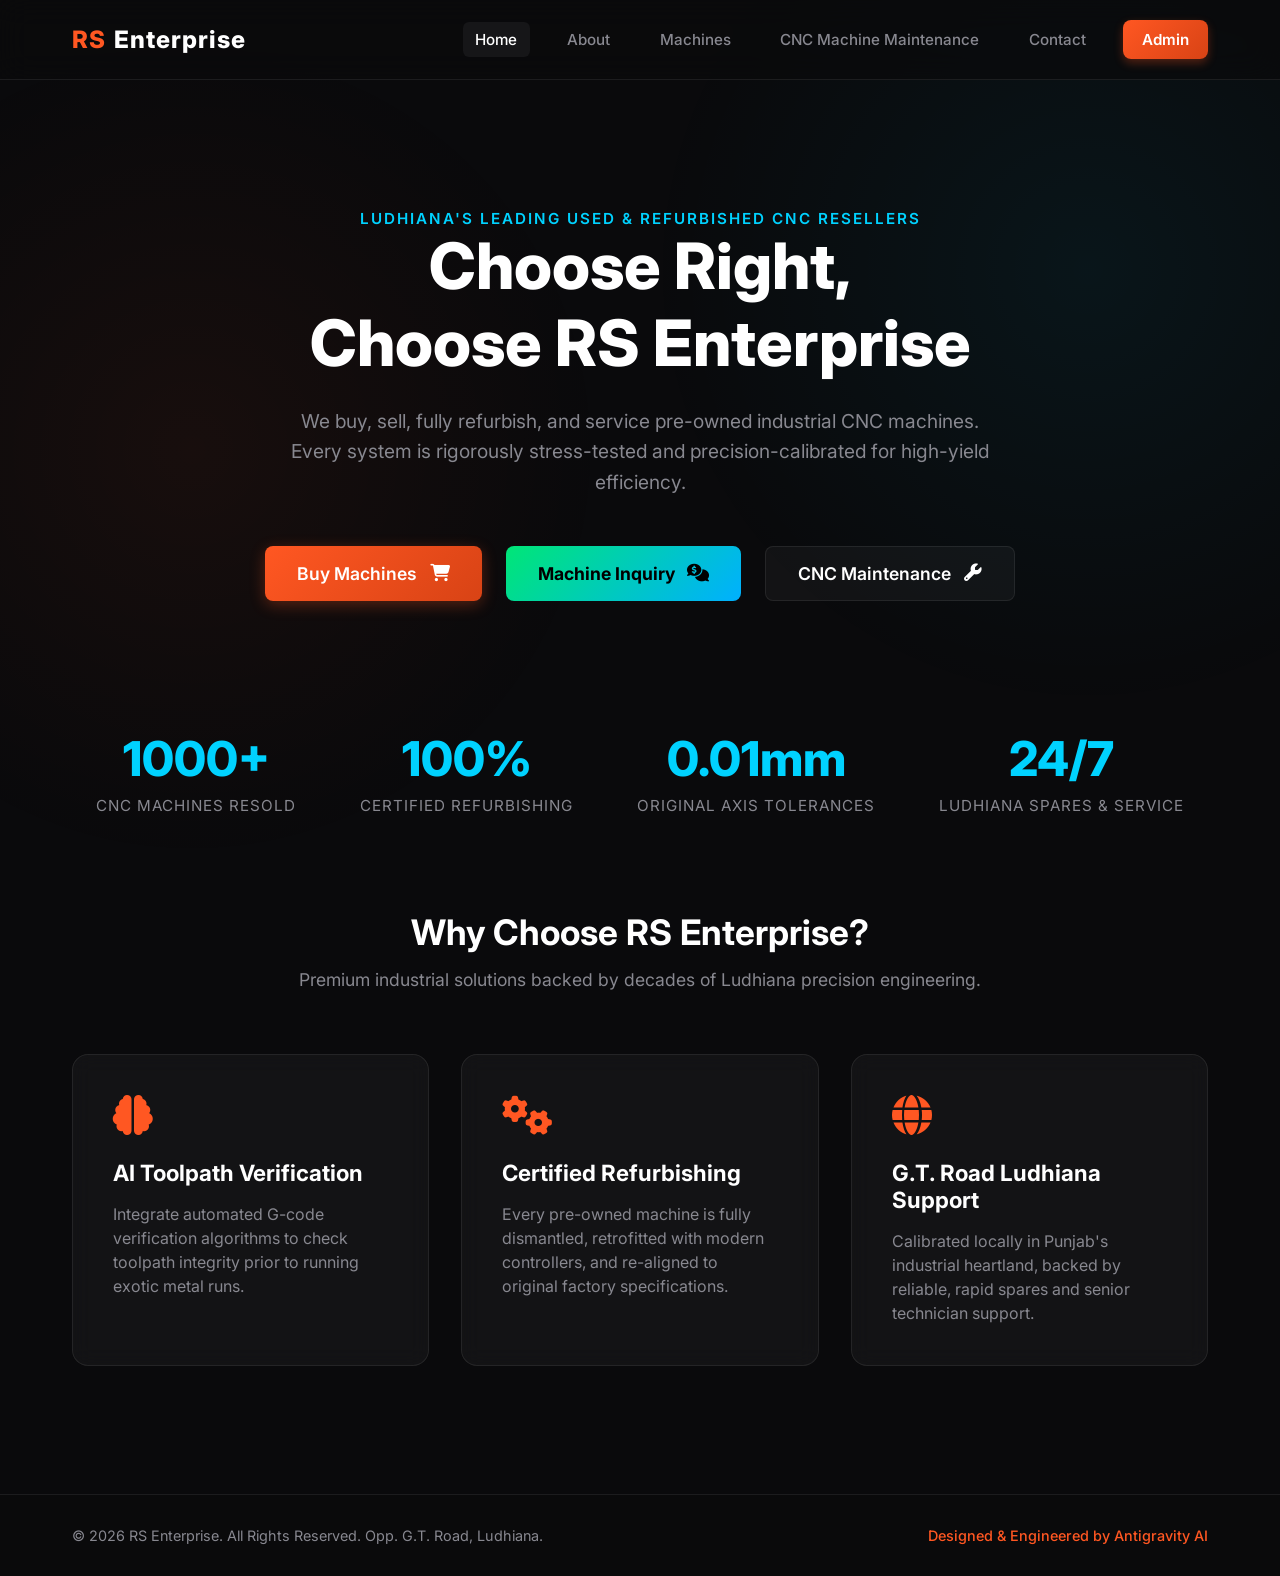
==== commit af582935: "Add Inquiry CTA throughout site: homepage hero+cards, about page banner, contact page, machines deep" ====
--- a/client/index.html
+++ b/client/index.html
@@ -40,7 +40,8 @@
             <p class="hero-subtitle">We buy, sell, fully refurbish, and service pre-owned industrial CNC machines. Every system is rigorously stress-tested and precision-calibrated for high-yield efficiency.</p>
             <div class="hero-btns">
                 <a href="machines.html" class="btn-primary">Buy Machines <i class="fa-solid fa-cart-shopping"></i></a>
-                <a href="maintenance.html" class="btn-secondary">CNC Machine Maintenance <i class="fa-solid fa-wrench"></i></a>
+                <a href="machines.html#inquiry" class="btn-secondary" style="background: linear-gradient(135deg, #00e676 0%, #00b0ff 100%); color: #000; border: none; font-weight: 700;">Machine Inquiry <i class="fa-solid fa-comments-dollar"></i></a>
+                <a href="maintenance.html" class="btn-secondary">CNC Maintenance <i class="fa-solid fa-wrench"></i></a>
             </div>
         </section>
 
@@ -139,15 +140,19 @@
 
                         const card = document.createElement('div');
                         card.className = 'feature-card';
+                        card.style.cssText = 'cursor:pointer; transition: all 0.3s ease;';
                         card.innerHTML = `
                             ${imgHtml}
                             <h3>${m.name} <span class="badge ${badgeClass}" style="font-size:0.7rem;vertical-align:middle;">${badgeText}</span></h3>
-                            <p>${m.description}</p>
+                            <p style="flex:1;">${m.description}</p>
                             <p style="color:var(--accent-blue);font-size:0.85rem;margin-top:0.8rem;font-weight:600;display:flex;align-items:center;flex-wrap:wrap;gap:6px;">
                                 <span>${m.axis_config} · ${(m.spindle_speed_rpm||0).toLocaleString()} RPM</span>
                                 <span>·</span>
                                 ${priceLinkHtml}
                             </p>
+                            <a href="machines.html?inquire=${encodeURIComponent(m.name)}" style="display:inline-flex;align-items:center;gap:6px;margin-top:1rem;padding:0.55rem 1.2rem;background:linear-gradient(135deg,#00e676,#00b0ff);color:#000;font-weight:700;font-size:0.85rem;border-radius:8px;text-decoration:none;transition:opacity 0.2s;" onmouseover="this.style.opacity='.85'" onmouseout="this.style.opacity='1'">
+                                Inquire Now <i class="fa-solid fa-comments-dollar" style="font-size:0.8rem;"></i>
+                            </a>
                         `;
                         grid.appendChild(card);
                     });
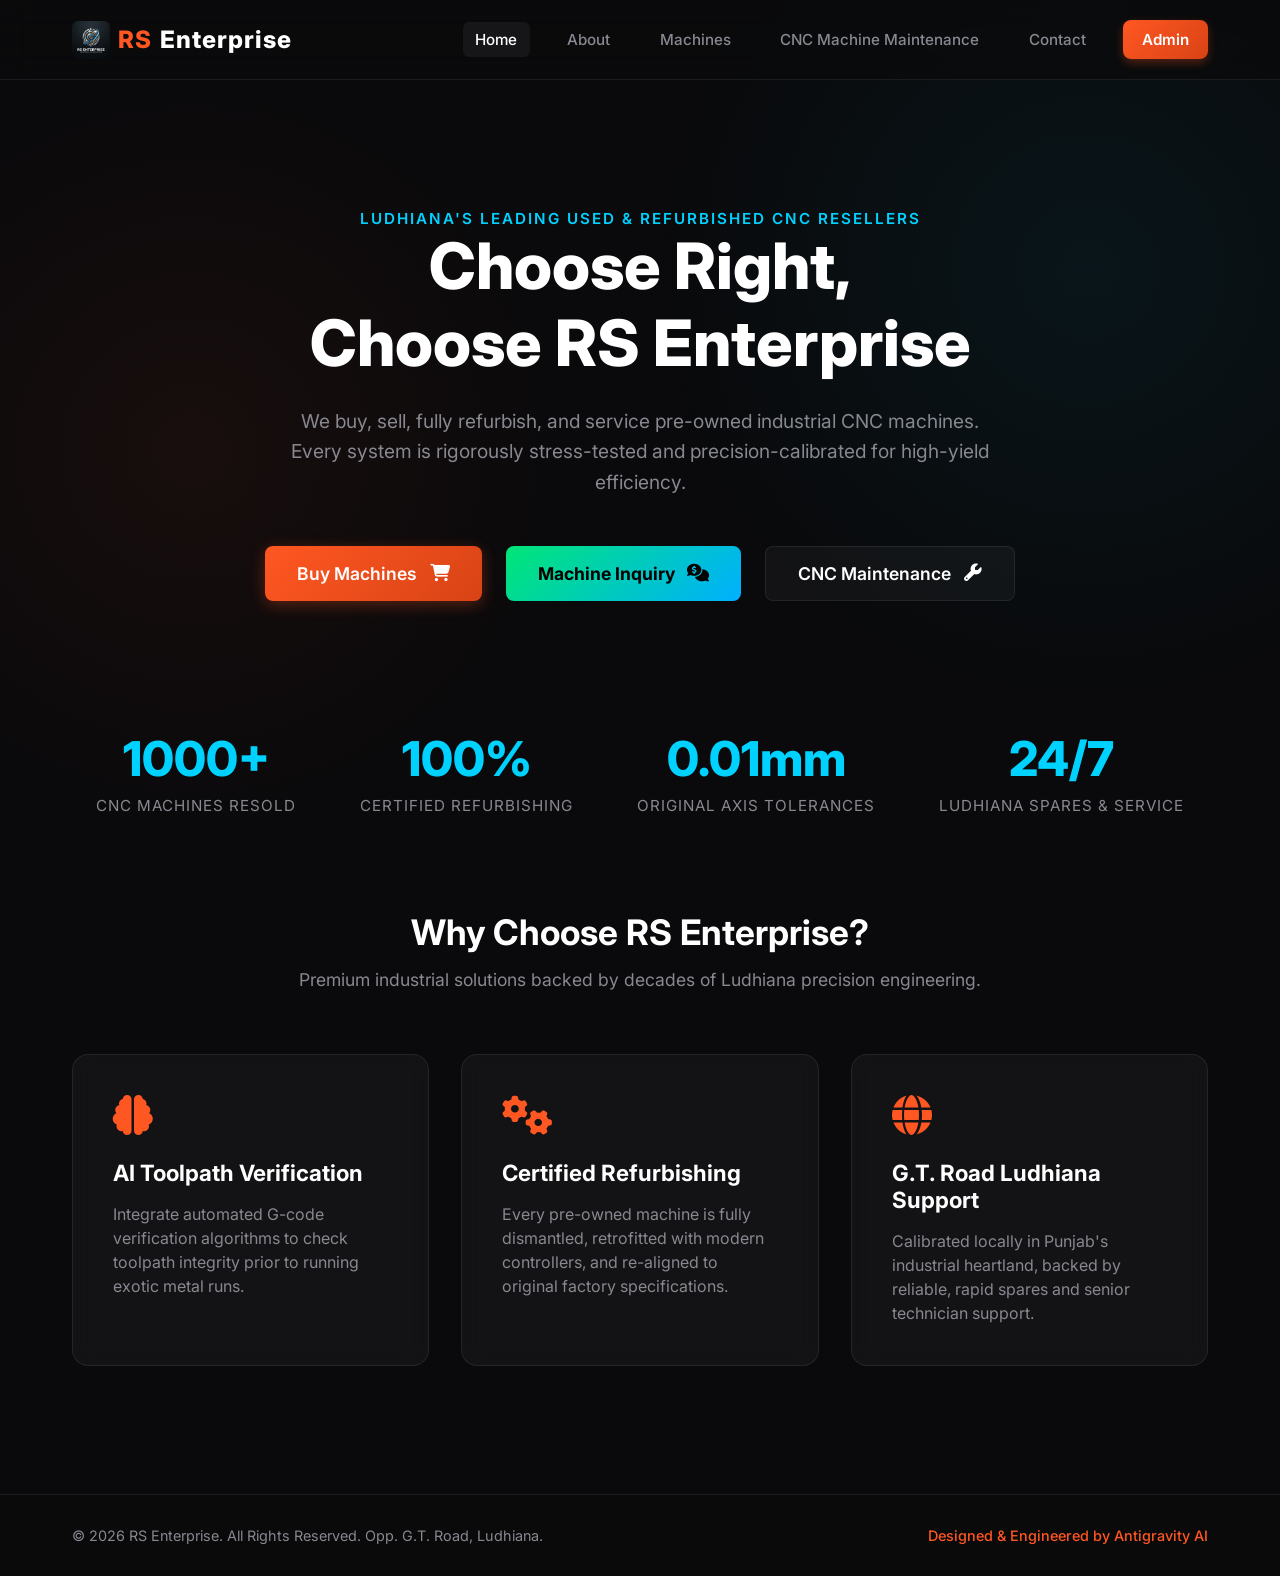
==== commit 2089005a: "Add newly generated RS Enterprise logo to all website navigation bars" ====
--- a/client/index.html
+++ b/client/index.html
@@ -15,6 +15,7 @@
     <header class="glass-navbar">
         <div class="nav-container">
             <a href="index.html" class="logo">
+                <img src="rs_logo.png" alt="RS Enterprise Logo" style="height: 38px; border-radius: 6px;">
                 <span class="logo-bold">RS</span> Enterprise
             </a>
             <nav class="nav-menu" id="nav-menu">
@@ -133,10 +134,7 @@
                         const badgeClass = m.stock_status === 'in_stock' ? 'badge-instock' : 'badge-special';
                         const badgeText = m.stock_status === 'in_stock' ? 'In Stock' : 'Special Order';
 
-                        const isQuery = m.is_query_for_price || false;
-                        const priceLinkHtml = isQuery
-                            ? `<a href="machines.html?inquire=${encodeURIComponent(m.name)}" style="color:#00e6f2; text-decoration:underline; font-weight:bold; display:inline-flex; align-items:center; gap:3px;">Query for Price <i class="fa-solid fa-arrow-right" style="font-size:0.65rem;"></i></a>`
-                            : `<span style="color:var(--accent-blue); font-weight:bold;">$${(m.base_price_usd||0).toLocaleString()}</span>`;
+                        const priceLinkHtml = `<a href="machines.html?inquire=${encodeURIComponent(m.name)}" style="color:#00e6f2; text-decoration:underline; font-weight:bold; display:inline-flex; align-items:center; gap:3px;">Inquire for Price <i class="fa-solid fa-arrow-right" style="font-size:0.65rem;"></i></a>`;
 
                         const card = document.createElement('div');
                         card.className = 'feature-card';
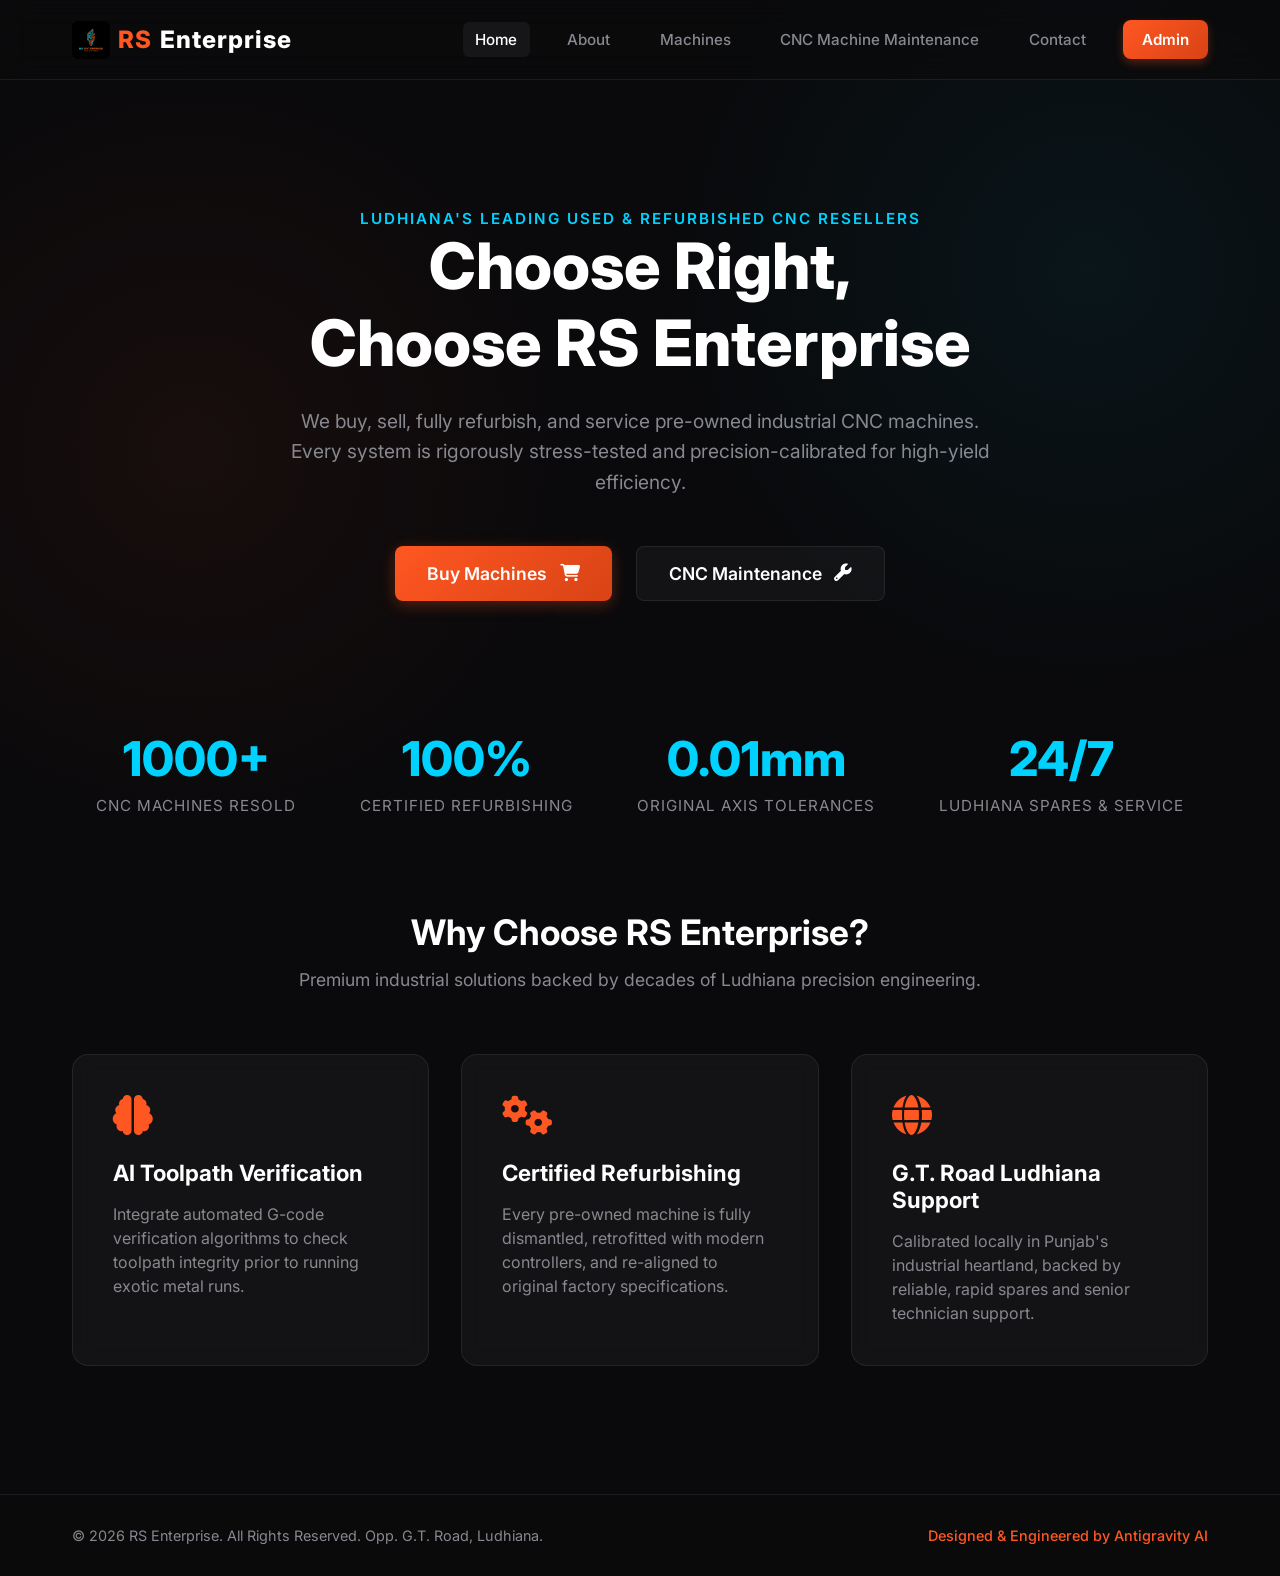
==== commit fafbf37a: "Remove Machine Inquiry button from homepage hero section" ====
--- a/client/index.html
+++ b/client/index.html
@@ -41,7 +41,6 @@
             <p class="hero-subtitle">We buy, sell, fully refurbish, and service pre-owned industrial CNC machines. Every system is rigorously stress-tested and precision-calibrated for high-yield efficiency.</p>
             <div class="hero-btns">
                 <a href="machines.html" class="btn-primary">Buy Machines <i class="fa-solid fa-cart-shopping"></i></a>
-                <a href="machines.html#inquiry" class="btn-secondary" style="background: linear-gradient(135deg, #00e676 0%, #00b0ff 100%); color: #000; border: none; font-weight: 700;">Machine Inquiry <i class="fa-solid fa-comments-dollar"></i></a>
                 <a href="maintenance.html" class="btn-secondary">CNC Maintenance <i class="fa-solid fa-wrench"></i></a>
             </div>
         </section>
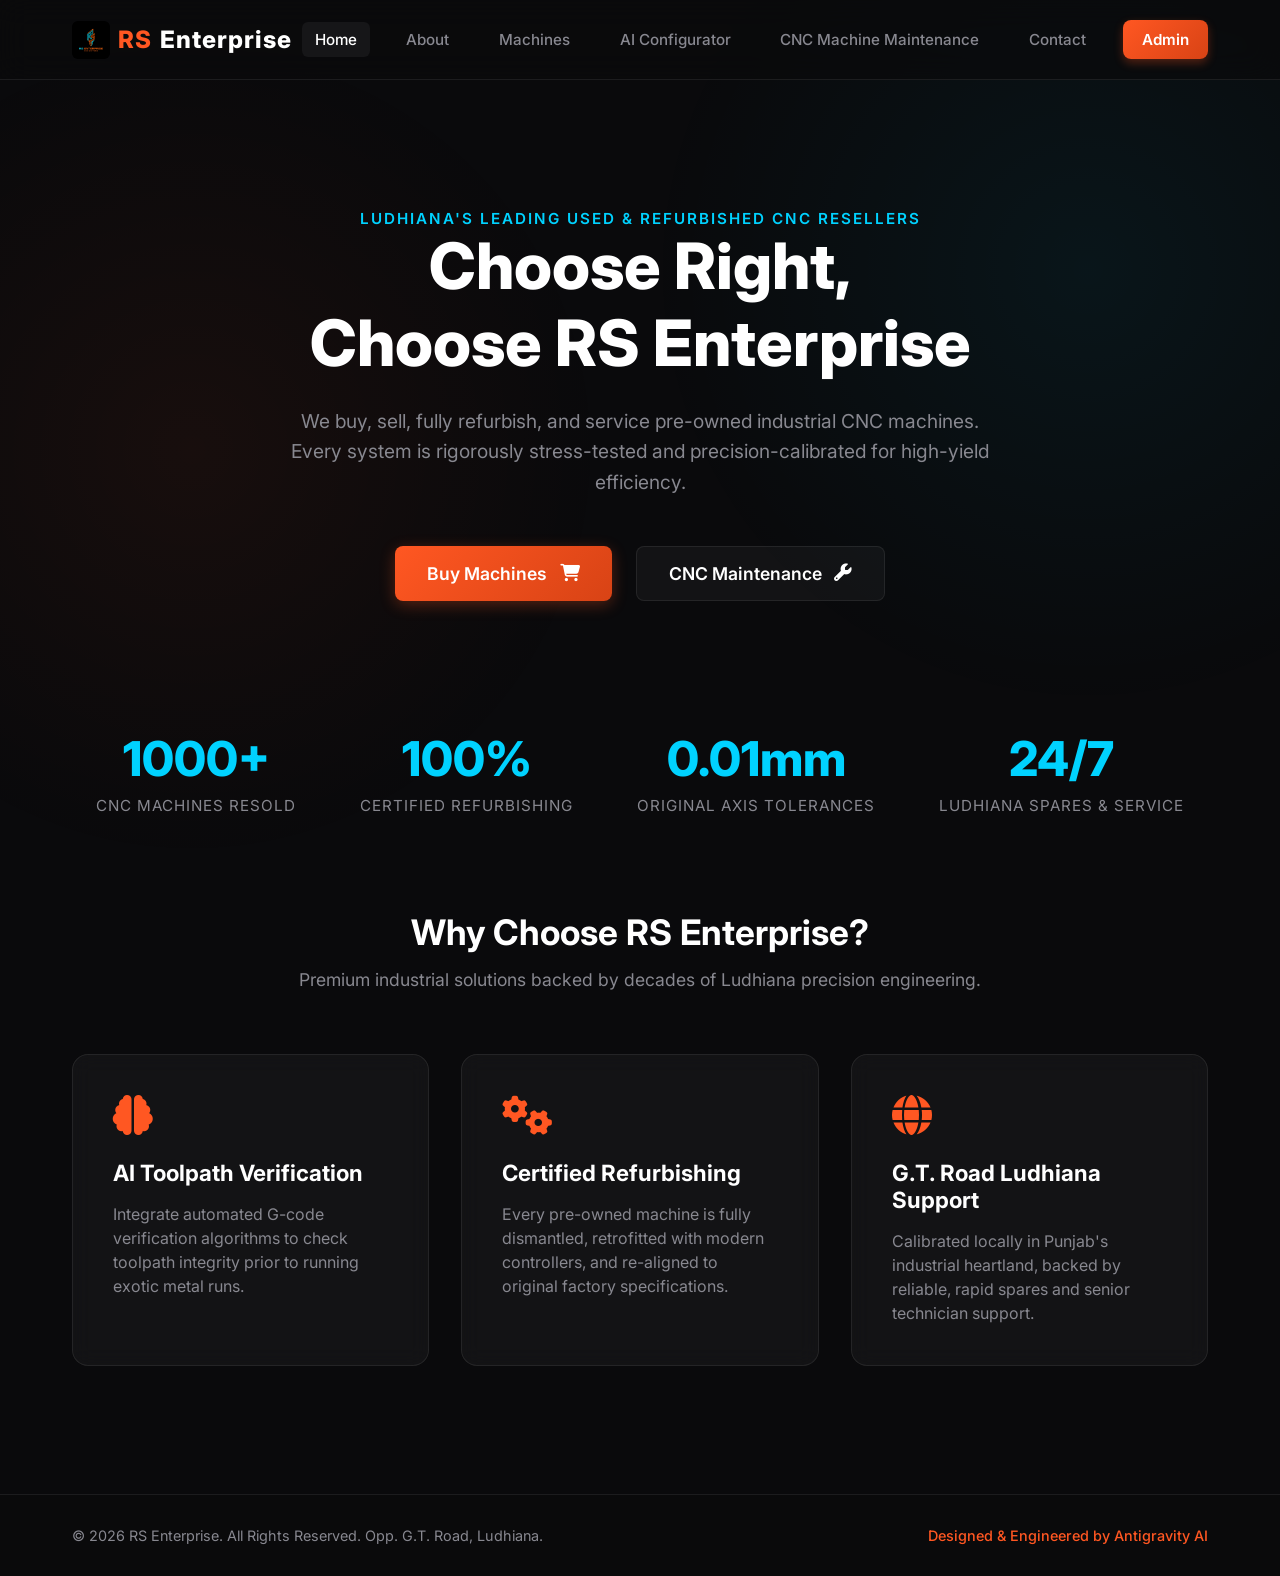
==== commit 261c7ee8: "Deploy premium AI CNC Configurator Wizard with 3D Hologram Digital Twin UI" ====
--- a/client/index.html
+++ b/client/index.html
@@ -22,6 +22,7 @@
                 <a href="index.html" class="nav-link active">Home</a>
                 <a href="about.html" class="nav-link">About</a>
                 <a href="machines.html" class="nav-link">Machines</a>
+                <a href="configurator.html" class="nav-link">AI Configurator</a>
                 <a href="maintenance.html" class="nav-link">CNC Machine Maintenance</a>
                 <a href="contact.html" class="nav-link">Contact</a>
                 <a href="login.html" class="nav-link btn-nav">Admin</a>
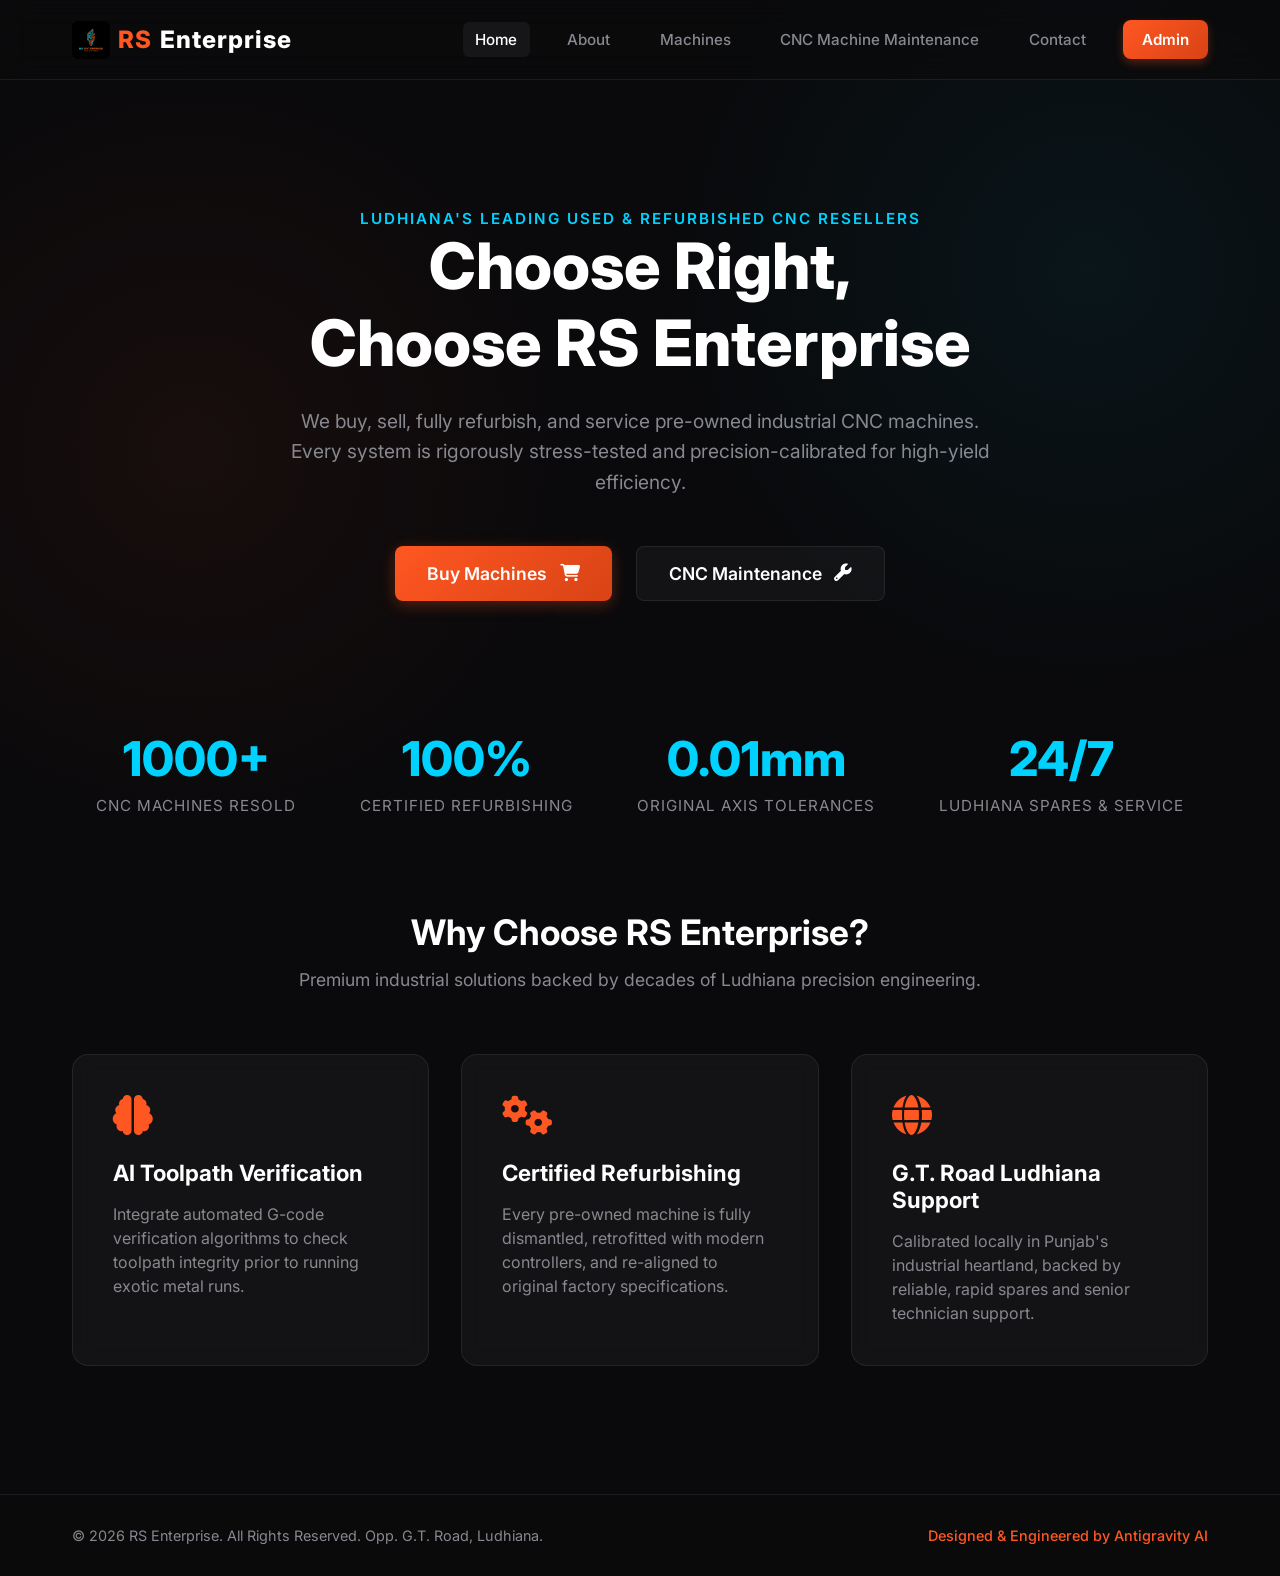
==== commit 95e762e1: "Remove AI Configurator link from the top navigation bar across all pages" ====
--- a/client/index.html
+++ b/client/index.html
@@ -22,7 +22,6 @@
                 <a href="index.html" class="nav-link active">Home</a>
                 <a href="about.html" class="nav-link">About</a>
                 <a href="machines.html" class="nav-link">Machines</a>
-                <a href="configurator.html" class="nav-link">AI Configurator</a>
                 <a href="maintenance.html" class="nav-link">CNC Machine Maintenance</a>
                 <a href="contact.html" class="nav-link">Contact</a>
                 <a href="login.html" class="nav-link btn-nav">Admin</a>
